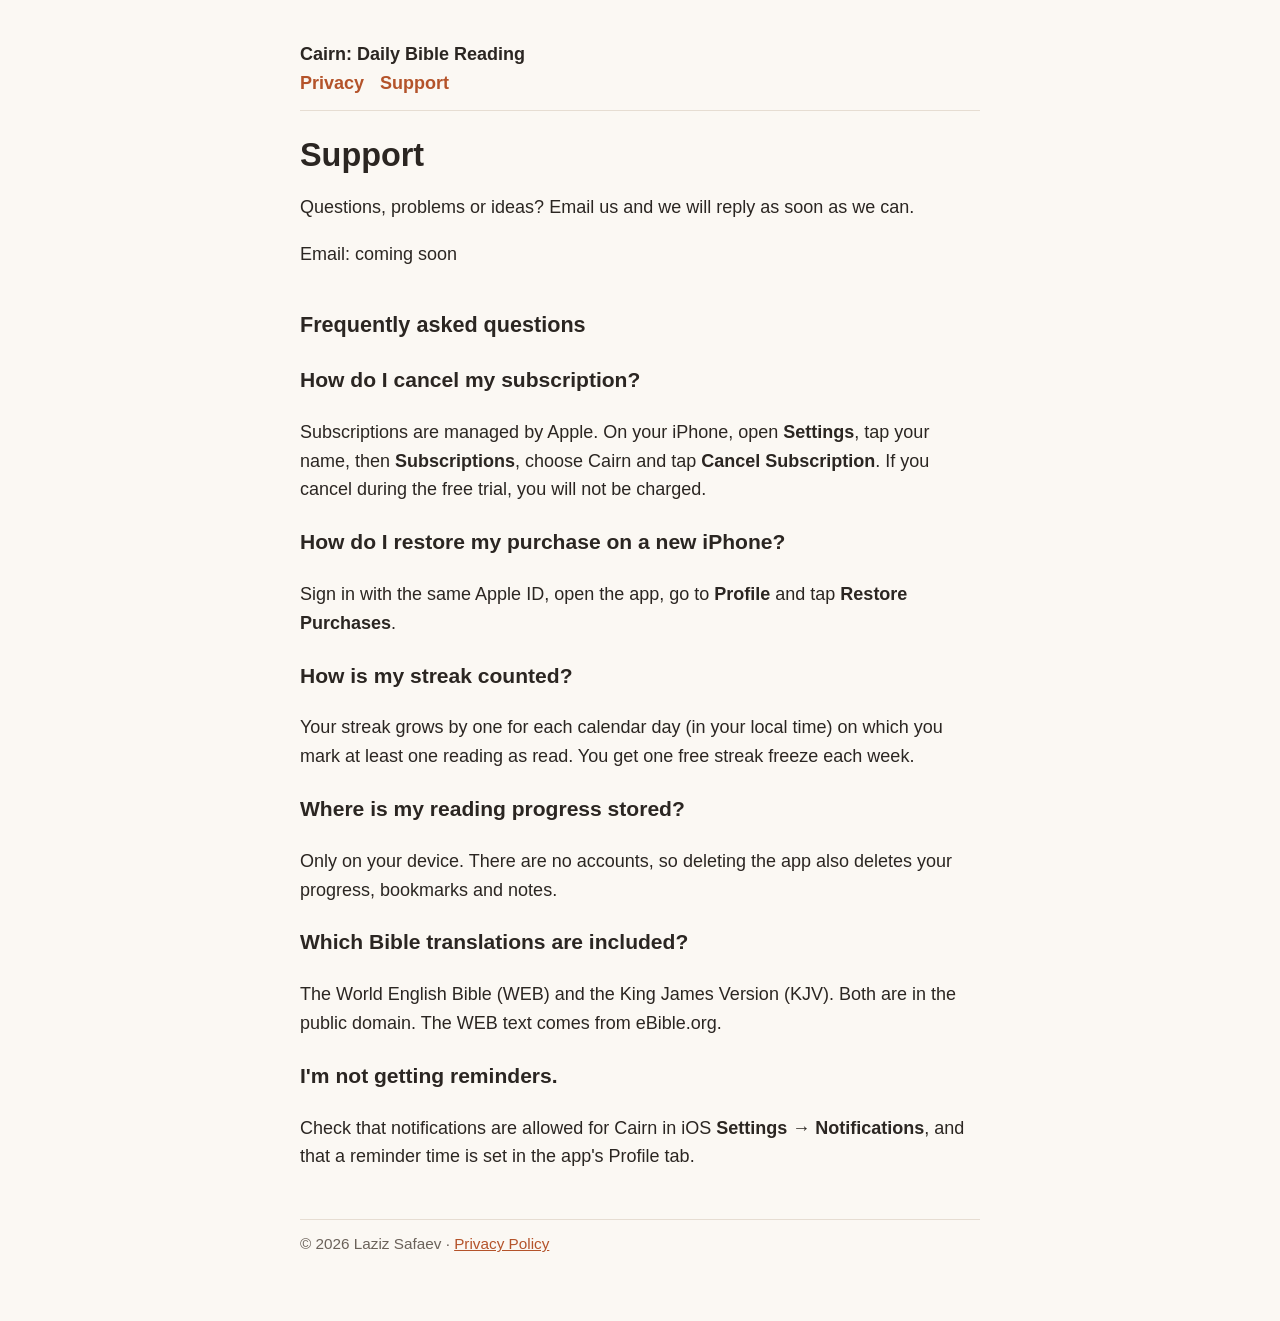
==== support.html @ 13e300f4 "Add landing, privacy policy and support pages Co-Authored-By: Claude Opus 5.5 <noreply@anthropic.com" ====
<!doctype html>
<html lang="en">
<head>
<meta charset="utf-8">
<meta name="viewport" content="width=device-width, initial-scale=1">
<title>Support – Cairn: Daily Bible Reading</title>
<link rel="stylesheet" href="style.css">
</head>
<body>
<main>
<header>
  <a href="./">Cairn: Daily Bible Reading</a>
  <nav><a href="privacy.html">Privacy</a><a href="support.html">Support</a></nav>
</header>

<h1>Support</h1>
<p>Questions, problems or ideas? Email us and we will reply as soon as we can.</p>
<p>Email: <span id="contact-email">coming soon</span></p>

<h2>Frequently asked questions</h2>

<h3>How do I cancel my subscription?</h3>
<p>Subscriptions are managed by Apple. On your iPhone, open <strong>Settings</strong>, tap your name, then <strong>Subscriptions</strong>, choose Cairn and tap <strong>Cancel Subscription</strong>. If you cancel during the free trial, you will not be charged.</p>

<h3>How do I restore my purchase on a new iPhone?</h3>
<p>Sign in with the same Apple ID, open the app, go to <strong>Profile</strong> and tap <strong>Restore Purchases</strong>.</p>

<h3>How is my streak counted?</h3>
<p>Your streak grows by one for each calendar day (in your local time) on which you mark at least one reading as read. You get one free streak freeze each week.</p>

<h3>Where is my reading progress stored?</h3>
<p>Only on your device. There are no accounts, so deleting the app also deletes your progress, bookmarks and notes.</p>

<h3>Which Bible translations are included?</h3>
<p>The World English Bible (WEB) and the King James Version (KJV). Both are in the public domain. The WEB text comes from eBible.org.</p>

<h3>I'm not getting reminders.</h3>
<p>Check that notifications are allowed for Cairn in iOS <strong>Settings → Notifications</strong>, and that a reminder time is set in the app's Profile tab.</p>

<footer>© 2026 Laziz Safaev · <a href="privacy.html">Privacy Policy</a></footer>
</main>
</body>
</html>
---- style.css ----
:root { --bg: #fbf8f3; --text: #2b2622; --muted: #6b625a; --accent: #b4532a; --line: #e6ddd2; }
@media (prefers-color-scheme: dark) {
  :root { --bg: #1d1a17; --text: #eee7de; --muted: #b3a89c; --accent: #e08a5c; --line: #3a332d; }
}
* { box-sizing: border-box; }
body { margin: 0; background: var(--bg); color: var(--text);
  font: 18px/1.6 -apple-system, BlinkMacSystemFont, "Segoe UI", Roboto, Helvetica, Arial, sans-serif; }
main { max-width: 720px; margin: 0 auto; padding: 40px 20px 64px; }
header { border-bottom: 1px solid var(--line); margin-bottom: 24px; padding-bottom: 12px; }
header a { color: var(--text); text-decoration: none; font-weight: 600; }
nav a { margin-right: 16px; color: var(--accent); }
h1 { font-size: 1.8em; line-height: 1.25; margin: 0.6em 0 0.3em; }
h2 { font-size: 1.2em; margin-top: 1.8em; }
a { color: var(--accent); }
.muted { color: var(--muted); font-size: 0.9em; }
footer { margin-top: 48px; border-top: 1px solid var(--line); padding-top: 12px; color: var(--muted); font-size: 0.85em; }
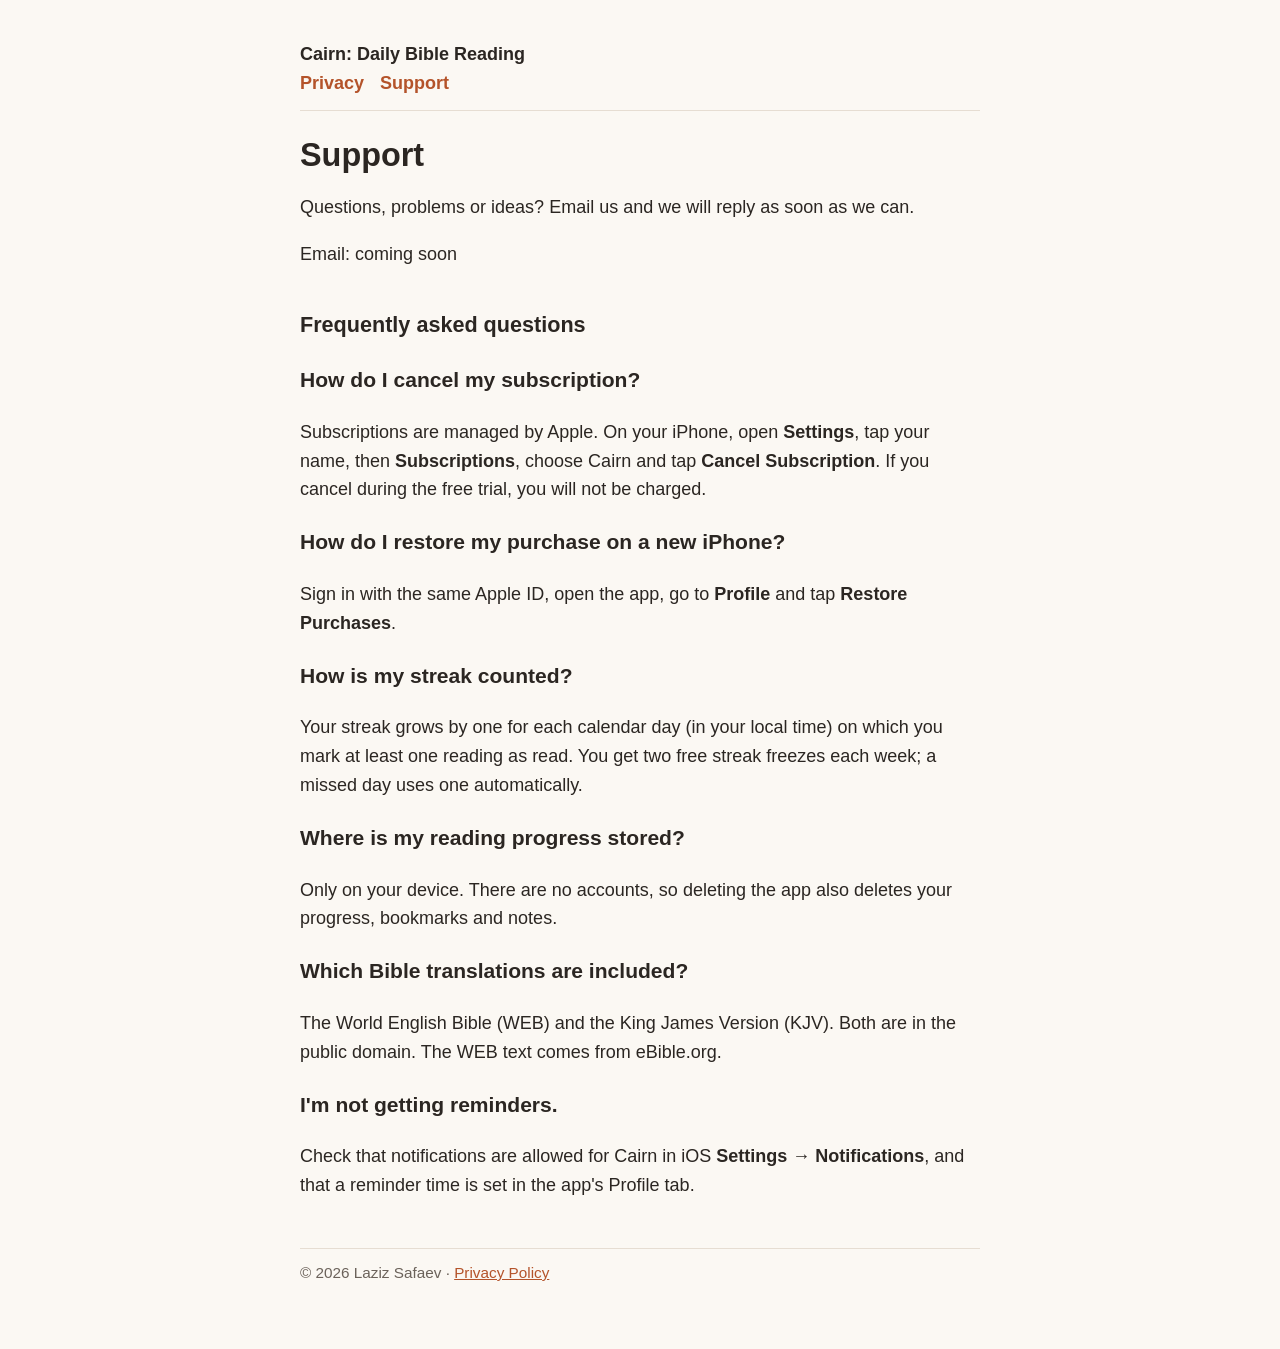
==== commit 1ceb5743: "Support: two streak freezes a week" ====
--- a/support.html
+++ b/support.html
@@ -26,7 +26,7 @@
 <p>Sign in with the same Apple ID, open the app, go to <strong>Profile</strong> and tap <strong>Restore Purchases</strong>.</p>
 
 <h3>How is my streak counted?</h3>
-<p>Your streak grows by one for each calendar day (in your local time) on which you mark at least one reading as read. You get one free streak freeze each week.</p>
+<p>Your streak grows by one for each calendar day (in your local time) on which you mark at least one reading as read. You get two free streak freezes each week; a missed day uses one automatically.</p>
 
 <h3>Where is my reading progress stored?</h3>
 <p>Only on your device. There are no accounts, so deleting the app also deletes your progress, bookmarks and notes.</p>
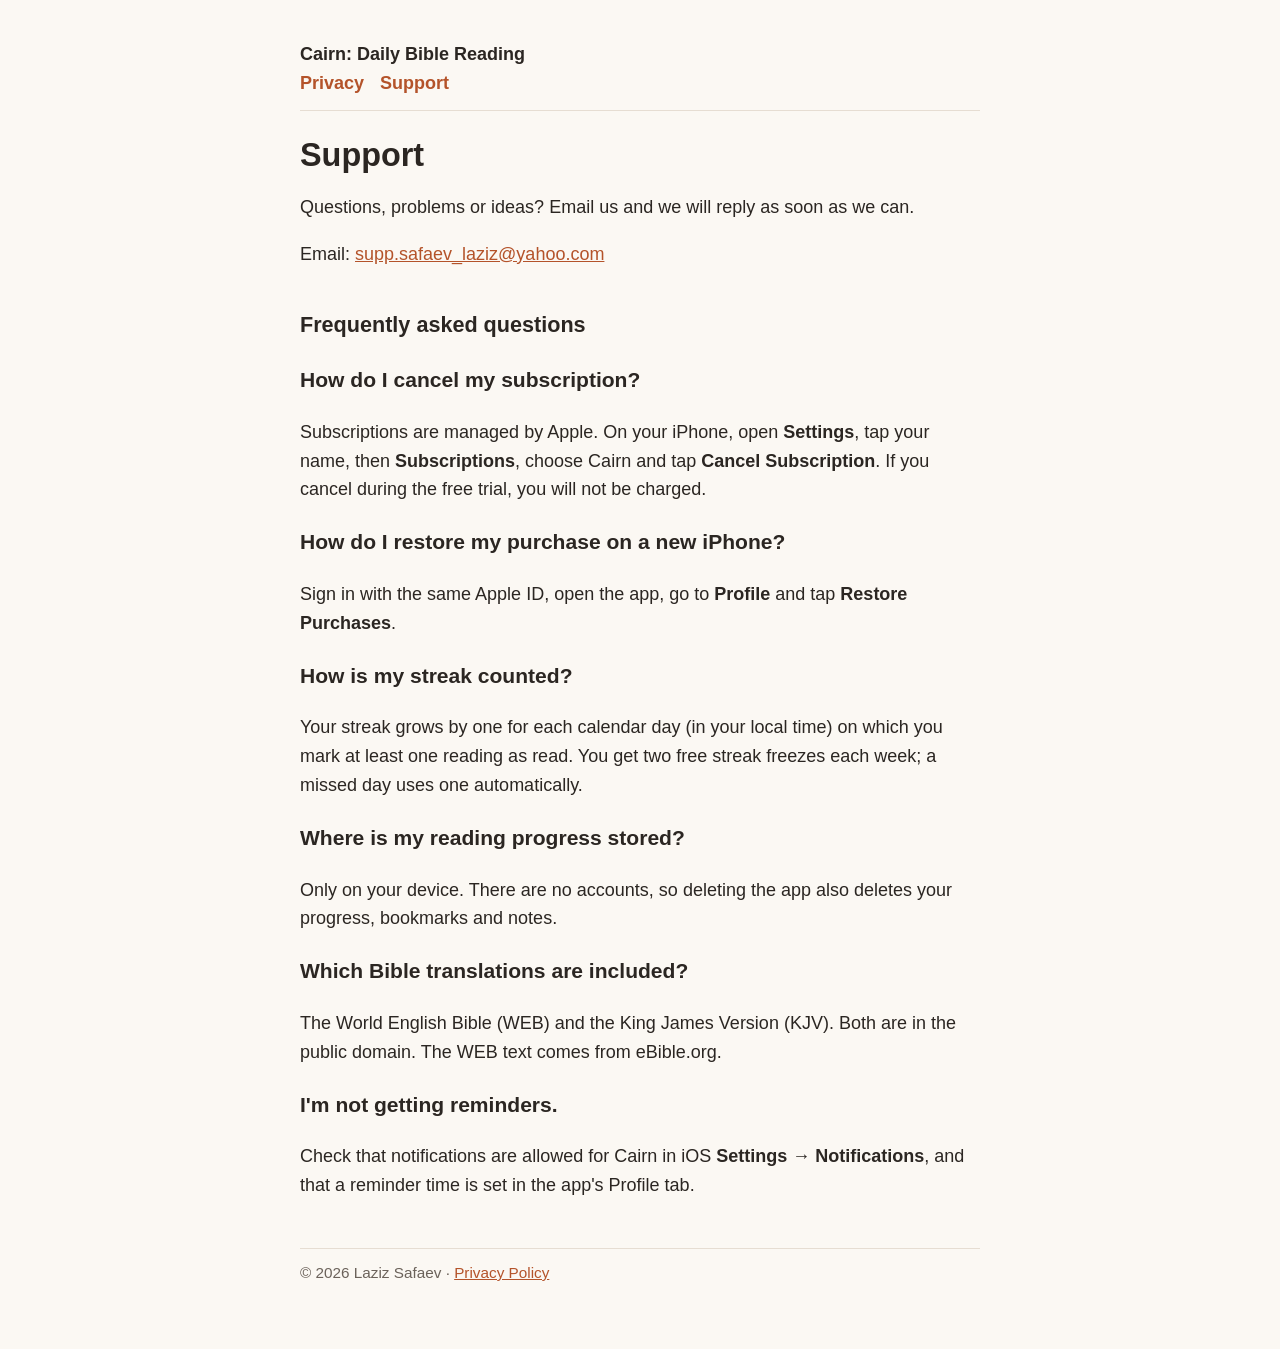
==== commit 66dede32: "Support email Co-Authored-By: Claude Opus 5.5 <noreply@anthropic.com>" ====
--- a/support.html
+++ b/support.html
@@ -15,7 +15,7 @@
 
 <h1>Support</h1>
 <p>Questions, problems or ideas? Email us and we will reply as soon as we can.</p>
-<p>Email: <span id="contact-email">coming soon</span></p>
+<p>Email: <a id="contact-email" href="mailto:supp.safaev_laziz@yahoo.com">supp.safaev_laziz@yahoo.com</a></p>
 
 <h2>Frequently asked questions</h2>
 
